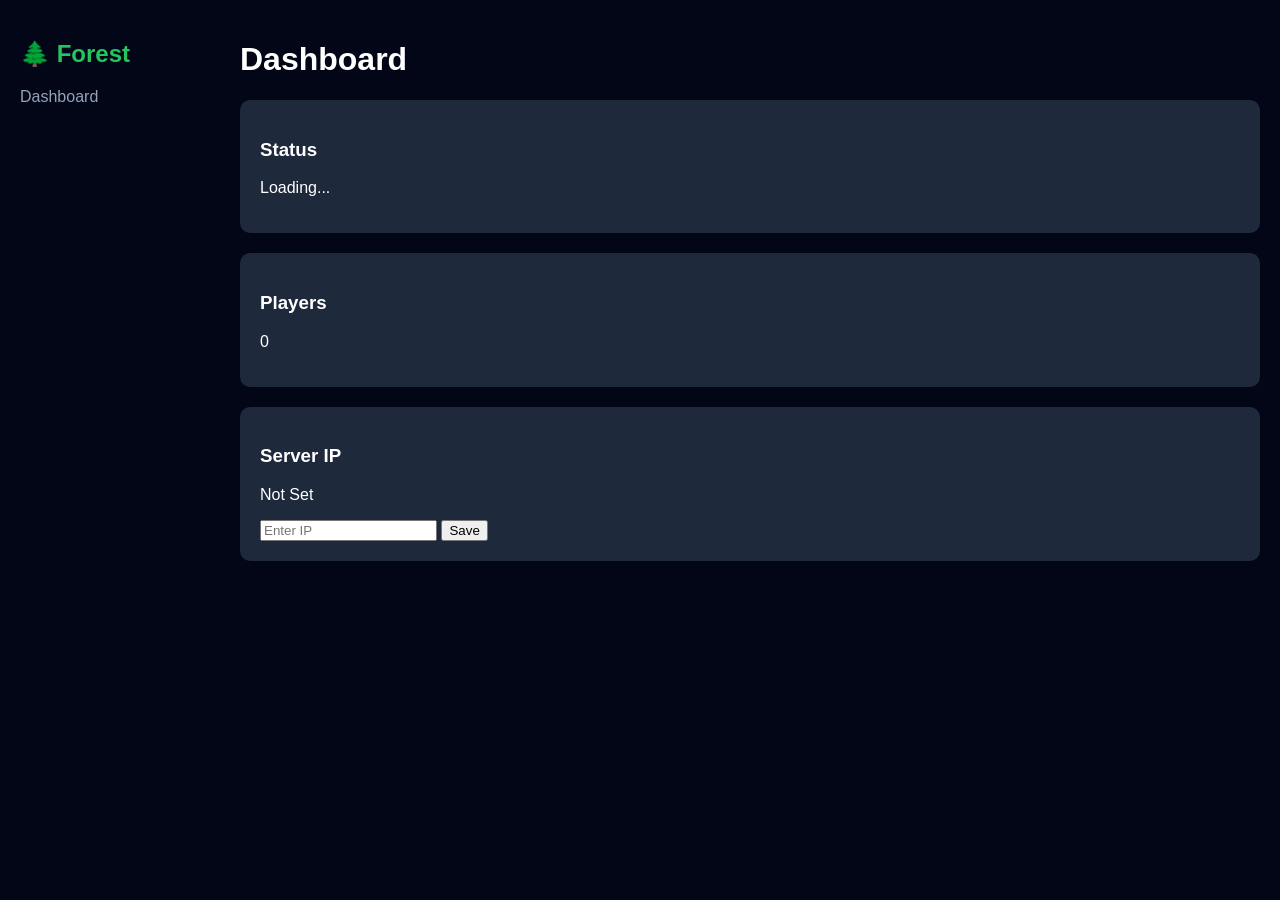
==== index.html @ 310e179e "Add files via upload" ====
<!DOCTYPE html>
<html>
<head>
  <title>Forest Panel</title>
  <link rel="stylesheet" href="/style.css">
</head>
<body>

<div class="sidebar">
  <h2>🌲 Forest</h2>
  <a>Dashboard</a>
</div>

<div class="main">
  <h1>Dashboard</h1>

  <div class="card">
    <h3>Status</h3>
    <p id="status">Loading...</p>
  </div>

  <div class="card">
    <h3>Players</h3>
    <p id="players">0</p>
  </div>

  <div class="card">
    <h3>Server IP</h3>
    <p id="ip_show">Not Set</p>
    <input id="ip" placeholder="Enter IP">
    <button onclick="setIP()">Save</button>
  </div>

</div>

<script src="/script.js"></script>
</body>
</html>
---- style.css ----
body {
  margin:0;
  font-family:sans-serif;
  background:#020617;
  color:white;
}

.sidebar {
  width:200px;
  height:100vh;
  position:fixed;
  background:#020617;
  padding:20px;
}

.sidebar h2 {
  color:#22c55e;
}

.sidebar a {
  display:block;
  margin:10px 0;
  color:#94a3b8;
}

.main {
  margin-left:220px;
  padding:20px;
}

.card {
  background:#1e293b;
  padding:20px;
  border-radius:10px;
  margin-bottom:20px;
}
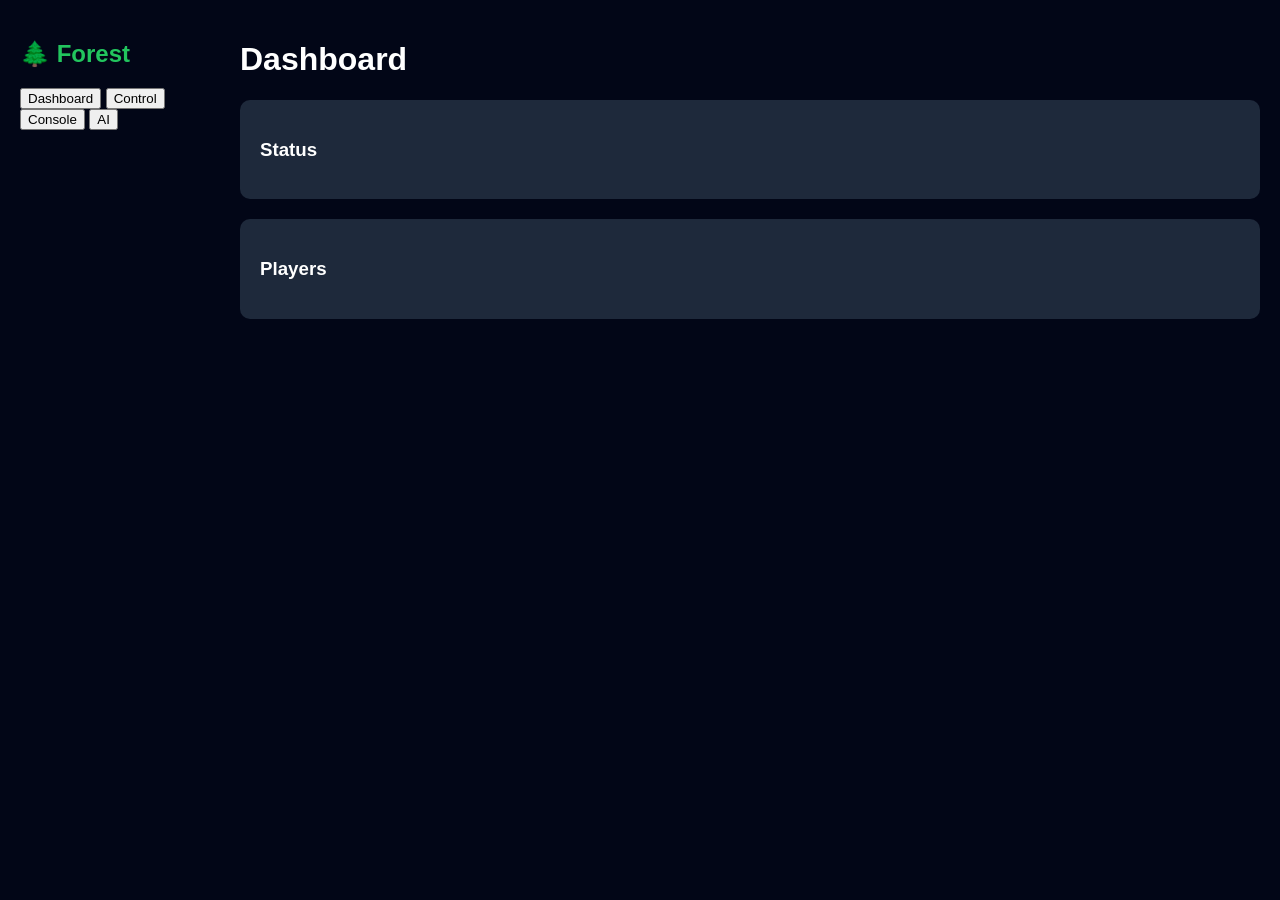
==== commit a7531f17: "Added dashboard UI + control + console system" ====
--- a/index.html
+++ b/index.html
@@ -8,31 +8,45 @@
 
 <div class="sidebar">
   <h2>🌲 Forest</h2>
-  <a>Dashboard</a>
+  <button onclick="showTab('dash')">Dashboard</button>
+  <button onclick="showTab('control')">Control</button>
+  <button onclick="showTab('console_tab')">Console</button>
+  <button onclick="showTab('ai')">AI</button>
 </div>
 
 <div class="main">
+
+<div id="dash" class="tab">
   <h1>Dashboard</h1>
+  <div class="card"><h3>Status</h3><p id="status"></p></div>
+  <div class="card"><h3>Players</h3><p id="players"></p></div>
+</div>
 
+<div id="control" class="tab" style="display:none;">
+  <h1>Control</h1>
   <div class="card">
-    <h3>Status</h3>
-    <p id="status">Loading...</p>
+    <button onclick="sendAction('start')">Start</button>
+    <button onclick="sendAction('stop')">Stop</button>
+    <button onclick="sendAction('restart')">Restart</button>
   </div>
+</div>
 
+<div id="console_tab" class="tab" style="display:none;">
+  <h1>Console</h1>
+  <div class="card"><pre id="console"></pre></div>
+</div>
+
+<div id="ai" class="tab" style="display:none;">
+  <h1>AI</h1>
   <div class="card">
-    <h3>Players</h3>
-    <p id="players">0</p>
+    <input id="ai_input">
+    <button onclick="askAI()">Ask</button>
+    <p id="ai_output"></p>
   </div>
-
-  <div class="card">
-    <h3>Server IP</h3>
-    <p id="ip_show">Not Set</p>
-    <input id="ip" placeholder="Enter IP">
-    <button onclick="setIP()">Save</button>
-  </div>
+</div>
 
 </div>
 
 <script src="/script.js"></script>
 </body>
-</html>+</html>
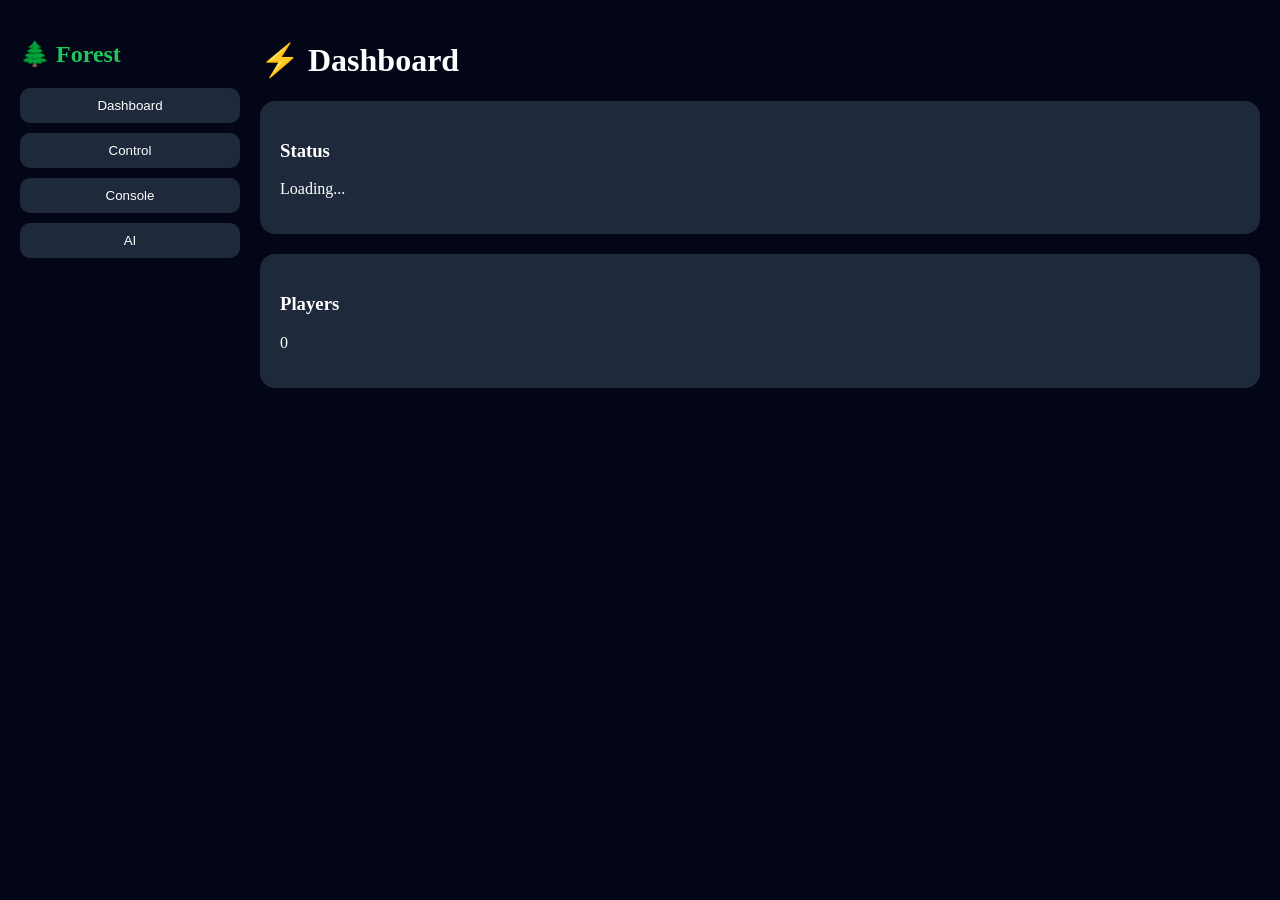
==== commit e2f52ba4: "Update index.html" ====
--- a/index.html
+++ b/index.html
@@ -17,30 +17,44 @@
 <div class="main">
 
 <div id="dash" class="tab">
-  <h1>Dashboard</h1>
-  <div class="card"><h3>Status</h3><p id="status"></p></div>
-  <div class="card"><h3>Players</h3><p id="players"></p></div>
+  <h1>⚡ Dashboard</h1>
+
+  <div class="grid">
+    <div class="card glow">
+      <h3>Status</h3>
+      <p id="status">Loading...</p>
+    </div>
+
+    <div class="card glow">
+      <h3>Players</h3>
+      <p id="players">0</p>
+    </div>
+  </div>
 </div>
 
 <div id="control" class="tab" style="display:none;">
-  <h1>Control</h1>
-  <div class="card">
-    <button onclick="sendAction('start')">Start</button>
-    <button onclick="sendAction('stop')">Stop</button>
-    <button onclick="sendAction('restart')">Restart</button>
+  <h1>🎮 Control Panel</h1>
+
+  <div class="card center">
+    <button class="btn green" onclick="sendAction('start')">Start</button>
+    <button class="btn red" onclick="sendAction('stop')">Stop</button>
+    <button class="btn blue" onclick="sendAction('restart')">Restart</button>
   </div>
 </div>
 
 <div id="console_tab" class="tab" style="display:none;">
-  <h1>Console</h1>
-  <div class="card"><pre id="console"></pre></div>
+  <h1>💻 Console</h1>
+  <div class="card console">
+    <pre id="console"></pre>
+  </div>
 </div>
 
 <div id="ai" class="tab" style="display:none;">
-  <h1>AI</h1>
+  <h1>🤖 AI Assistant</h1>
+
   <div class="card">
-    <input id="ai_input">
-    <button onclick="askAI()">Ask</button>
+    <input id="ai_input" placeholder="Ask anything...">
+    <button class="btn blue" onclick="askAI()">Ask</button>
     <p id="ai_output"></p>
   </div>
 </div>
--- a/style.css
+++ b/style.css
@@ -1,36 +1,40 @@
 body {
   margin:0;
-  font-family:sans-serif;
+  font-family:Segoe UI;
   background:#020617;
   color:white;
 }
 
 .sidebar {
-  width:200px;
+  width:220px;
   height:100vh;
   position:fixed;
   background:#020617;
   padding:20px;
 }
 
-.sidebar h2 {
-  color:#22c55e;
-}
+.sidebar h2 { color:#22c55e; }
 
-.sidebar a {
+.sidebar button {
   display:block;
   margin:10px 0;
-  color:#94a3b8;
+  width:100%;
+  padding:10px;
+  border:none;
+  background:#1e293b;
+  color:white;
+  border-radius:10px;
+  cursor:pointer;
 }
 
 .main {
-  margin-left:220px;
+  margin-left:240px;
   padding:20px;
 }
 
 .card {
   background:#1e293b;
   padding:20px;
-  border-radius:10px;
+  border-radius:15px;
   margin-bottom:20px;
-}+}
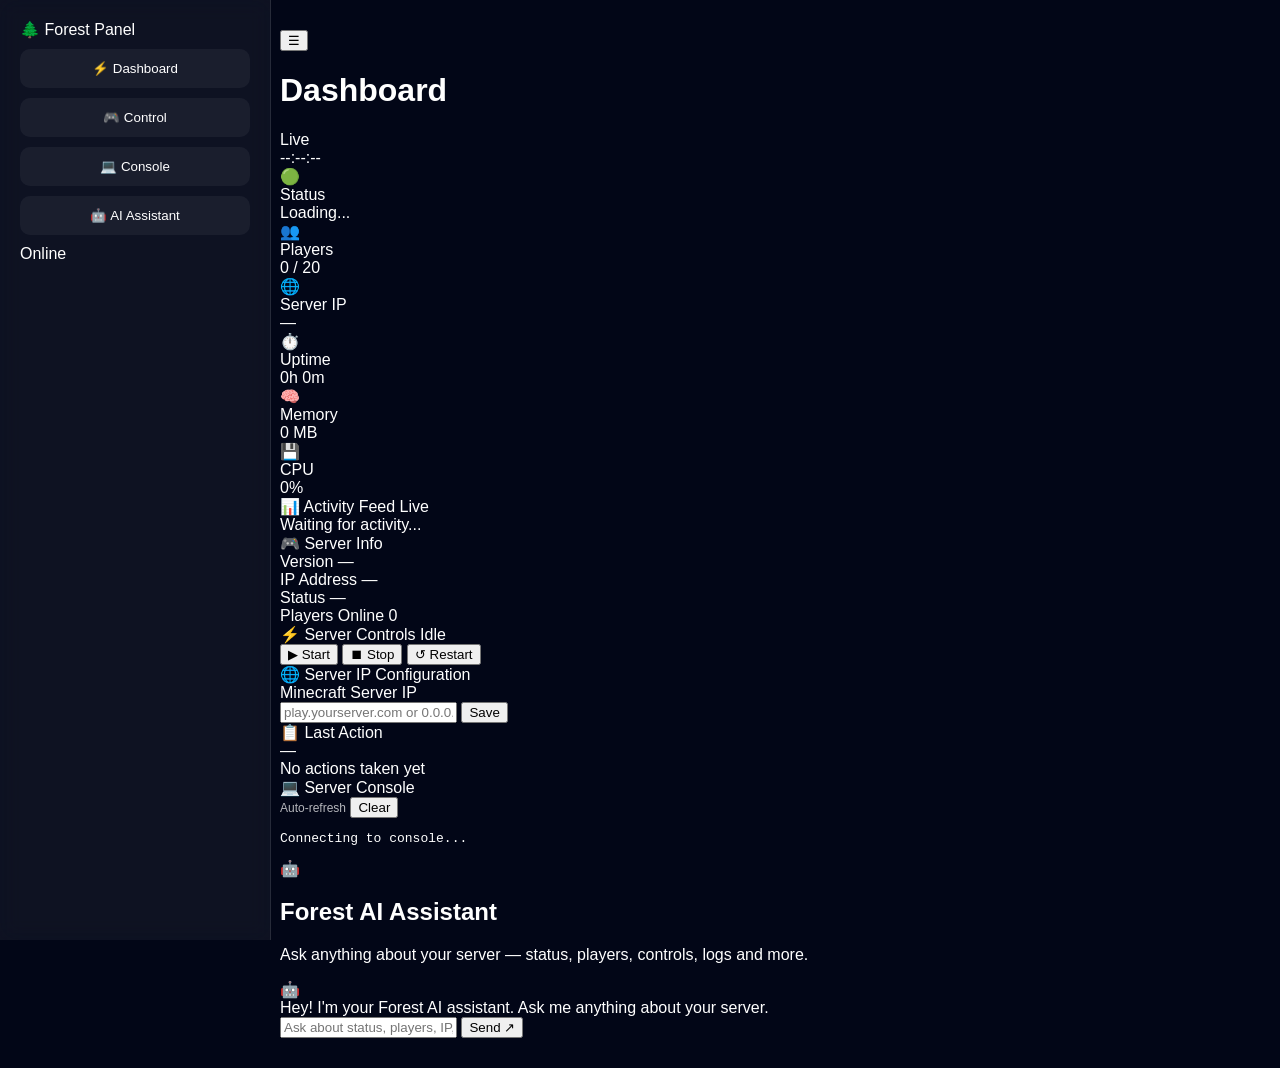
==== commit 24aeda19: "Update index.html" ====
--- a/index.html
+++ b/index.html
@@ -1,64 +1,277 @@
 <!DOCTYPE html>
-<html>
+<html lang="en">
 <head>
+  <meta charset="UTF-8" />
+  <meta name="viewport" content="width=device-width, initial-scale=1.0" />
   <title>Forest Panel</title>
-  <link rel="stylesheet" href="/style.css">
+  <link rel="stylesheet" href="/style.css" />
+  <link rel="preconnect" href="https://fonts.googleapis.com" />
+  <link href="https://fonts.googleapis.com/css2?family=Inter:wght@300;400;500;600;700&family=JetBrains+Mono:wght@400;500&display=swap" rel="stylesheet" />
 </head>
 <body>
 
-<div class="sidebar">
-  <h2>🌲 Forest</h2>
-  <button onclick="showTab('dash')">Dashboard</button>
-  <button onclick="showTab('control')">Control</button>
-  <button onclick="showTab('console_tab')">Console</button>
-  <button onclick="showTab('ai')">AI</button>
-</div>
-
-<div class="main">
-
-<div id="dash" class="tab">
-  <h1>⚡ Dashboard</h1>
-
-  <div class="grid">
-    <div class="card glow">
-      <h3>Status</h3>
-      <p id="status">Loading...</p>
-    </div>
-
-    <div class="card glow">
-      <h3>Players</h3>
-      <p id="players">0</p>
-    </div>
-  </div>
-</div>
-
-<div id="control" class="tab" style="display:none;">
-  <h1>🎮 Control Panel</h1>
-
-  <div class="card center">
-    <button class="btn green" onclick="sendAction('start')">Start</button>
-    <button class="btn red" onclick="sendAction('stop')">Stop</button>
-    <button class="btn blue" onclick="sendAction('restart')">Restart</button>
-  </div>
-</div>
-
-<div id="console_tab" class="tab" style="display:none;">
-  <h1>💻 Console</h1>
-  <div class="card console">
-    <pre id="console"></pre>
-  </div>
-</div>
-
-<div id="ai" class="tab" style="display:none;">
-  <h1>🤖 AI Assistant</h1>
-
-  <div class="card">
-    <input id="ai_input" placeholder="Ask anything...">
-    <button class="btn blue" onclick="askAI()">Ask</button>
-    <p id="ai_output"></p>
-  </div>
-</div>
-
+<!-- Ambient background orbs -->
+<div class="orb orb-1"></div>
+<div class="orb orb-2"></div>
+<div class="orb orb-3"></div>
+
+<div class="layout">
+
+  <!-- ── Sidebar ── -->
+  <aside class="sidebar" id="sidebar">
+    <div class="sidebar-logo">
+      <span class="logo-icon">🌲</span>
+      <span class="logo-text">Forest Panel</span>
+    </div>
+
+    <nav class="sidebar-nav">
+      <button class="nav-btn active" onclick="showTab('dash', this)">
+        <span class="nav-icon">⚡</span>
+        <span class="nav-label">Dashboard</span>
+      </button>
+      <button class="nav-btn" onclick="showTab('control', this)">
+        <span class="nav-icon">🎮</span>
+        <span class="nav-label">Control</span>
+      </button>
+      <button class="nav-btn" onclick="showTab('console_tab', this)">
+        <span class="nav-icon">💻</span>
+        <span class="nav-label">Console</span>
+      </button>
+      <button class="nav-btn" onclick="showTab('ai', this)">
+        <span class="nav-icon">🤖</span>
+        <span class="nav-label">AI Assistant</span>
+      </button>
+    </nav>
+
+    <div class="sidebar-footer">
+      <div class="server-badge" id="sidebarStatus">
+        <span class="badge-dot online"></span>
+        <span class="badge-text">Online</span>
+      </div>
+    </div>
+  </aside>
+
+  <!-- ── Main Content ── -->
+  <main class="main">
+
+    <!-- Top bar -->
+    <header class="topbar">
+      <div class="topbar-left">
+        <button class="hamburger" onclick="toggleSidebar()">☰</button>
+        <h1 class="page-title" id="pageTitle">Dashboard</h1>
+      </div>
+      <div class="topbar-right">
+        <div class="live-badge">
+          <span class="live-dot"></span>
+          <span>Live</span>
+        </div>
+        <div class="clock" id="clock">--:--:--</div>
+      </div>
+    </header>
+
+    <!-- ── DASHBOARD TAB ── -->
+    <div id="dash" class="tab active-tab">
+      <div class="stat-grid">
+
+        <div class="stat-card card-green">
+          <div class="stat-icon">🟢</div>
+          <div class="stat-info">
+            <div class="stat-label">Status</div>
+            <div class="stat-value" id="status">Loading...</div>
+          </div>
+          <div class="stat-glow"></div>
+        </div>
+
+        <div class="stat-card card-blue">
+          <div class="stat-icon">👥</div>
+          <div class="stat-info">
+            <div class="stat-label">Players</div>
+            <div class="stat-value"><span id="players">0</span> / <span id="maxPlayers">20</span></div>
+          </div>
+          <div class="stat-glow"></div>
+        </div>
+
+        <div class="stat-card card-purple">
+          <div class="stat-icon">🌐</div>
+          <div class="stat-info">
+            <div class="stat-label">Server IP</div>
+            <div class="stat-value ip-val" id="serverIp">—</div>
+          </div>
+          <div class="stat-glow"></div>
+        </div>
+
+        <div class="stat-card card-orange">
+          <div class="stat-icon">⏱️</div>
+          <div class="stat-info">
+            <div class="stat-label">Uptime</div>
+            <div class="stat-value" id="uptime">0h 0m</div>
+          </div>
+          <div class="stat-glow"></div>
+        </div>
+
+        <div class="stat-card card-red">
+          <div class="stat-icon">🧠</div>
+          <div class="stat-info">
+            <div class="stat-label">Memory</div>
+            <div class="stat-value" id="memory">0 MB</div>
+          </div>
+          <div class="stat-glow"></div>
+        </div>
+
+        <div class="stat-card card-cyan">
+          <div class="stat-icon">💾</div>
+          <div class="stat-info">
+            <div class="stat-label">CPU</div>
+            <div class="stat-value" id="cpu">0%</div>
+          </div>
+          <div class="stat-glow"></div>
+        </div>
+
+      </div>
+
+      <div class="section-row">
+        <div class="glass-card">
+          <div class="card-header">
+            <span>📊 Activity Feed</span>
+            <span class="card-tag">Live</span>
+          </div>
+          <div class="activity-list" id="activityFeed">
+            <div class="activity-item">
+              <span class="activity-dot"></span>
+              <span>Waiting for activity...</span>
+            </div>
+          </div>
+        </div>
+
+        <div class="glass-card">
+          <div class="card-header">
+            <span>🎮 Server Info</span>
+          </div>
+          <div class="info-rows">
+            <div class="info-row">
+              <span class="info-key">Version</span>
+              <span class="info-val" id="version">—</span>
+            </div>
+            <div class="info-row">
+              <span class="info-key">IP Address</span>
+              <span class="info-val" id="ipDetail">—</span>
+            </div>
+            <div class="info-row">
+              <span class="info-key">Status</span>
+              <span class="info-val" id="statusDetail">—</span>
+            </div>
+            <div class="info-row">
+              <span class="info-key">Players Online</span>
+              <span class="info-val" id="playersDetail">0</span>
+            </div>
+          </div>
+        </div>
+      </div>
+    </div>
+
+    <!-- ── CONTROL TAB ── -->
+    <div id="control" class="tab">
+
+      <div class="control-grid">
+        <div class="glass-card full-width">
+          <div class="card-header">
+            <span>⚡ Server Controls</span>
+            <span class="card-tag" id="controlStatus">Idle</span>
+          </div>
+          <div class="control-buttons">
+            <button class="ctrl-btn btn-start" onclick="sendAction('start')">
+              <span class="ctrl-icon">▶</span>
+              <span>Start</span>
+            </button>
+            <button class="ctrl-btn btn-stop" onclick="sendAction('stop')">
+              <span class="ctrl-icon">⏹</span>
+              <span>Stop</span>
+            </button>
+            <button class="ctrl-btn btn-restart" onclick="sendAction('restart')">
+              <span class="ctrl-icon">↺</span>
+              <span>Restart</span>
+            </button>
+          </div>
+          <div class="action-feedback" id="actionFeedback"></div>
+        </div>
+
+        <div class="glass-card">
+          <div class="card-header">
+            <span>🌐 Server IP Configuration</span>
+          </div>
+          <div class="input-group">
+            <label class="input-label">Minecraft Server IP</label>
+            <div class="input-row">
+              <input class="glass-input" id="ipInput" type="text" placeholder="play.yourserver.com or 0.0.0.0:25565" />
+              <button class="save-btn" onclick="saveIP()">Save</button>
+            </div>
+            <div class="input-hint" id="ipSaveMsg"></div>
+          </div>
+        </div>
+
+        <div class="glass-card">
+          <div class="card-header">
+            <span>📋 Last Action</span>
+          </div>
+          <div class="last-action" id="lastAction">
+            <div class="la-icon">—</div>
+            <div class="la-text">No actions taken yet</div>
+            <div class="la-time"></div>
+          </div>
+        </div>
+      </div>
+    </div>
+
+    <!-- ── CONSOLE TAB ── -->
+    <div id="console_tab" class="tab">
+      <div class="glass-card full-height">
+        <div class="card-header">
+          <span>💻 Server Console</span>
+          <div class="console-controls">
+            <span class="live-dot"></span>
+            <span style="font-size:12px;opacity:.7">Auto-refresh</span>
+            <button class="clear-btn" onclick="clearConsole()">Clear</button>
+          </div>
+        </div>
+        <div class="terminal">
+          <pre id="console">Connecting to console...</pre>
+        </div>
+      </div>
+    </div>
+
+    <!-- ── AI TAB ── -->
+    <div id="ai" class="tab">
+      <div class="ai-layout">
+
+        <div class="glass-card ai-header-card">
+          <div class="ai-hero">
+            <div class="ai-avatar">🤖</div>
+            <div class="ai-hero-text">
+              <h2>Forest AI Assistant</h2>
+              <p>Ask anything about your server — status, players, controls, logs and more.</p>
+            </div>
+          </div>
+        </div>
+
+        <div class="glass-card ai-chat-card">
+          <div class="chat-window" id="chatWindow">
+            <div class="chat-msg bot">
+              <span class="msg-avatar">🤖</span>
+              <div class="msg-bubble">Hey! I'm your Forest AI assistant. Ask me anything about your server.</div>
+            </div>
+          </div>
+          <div class="chat-input-row">
+            <input class="glass-input" id="ai_input" placeholder="Ask about status, players, IP, controls..." onkeydown="if(event.key==='Enter') askAI()" />
+            <button class="ai-send-btn" onclick="askAI()">
+              <span>Send ↗</span>
+            </button>
+          </div>
+        </div>
+
+      </div>
+    </div>
+
+  </main>
 </div>
 
 <script src="/script.js"></script>
--- a/style.css
+++ b/style.css
@@ -1,40 +1,103 @@
 body {
   margin:0;
-  font-family:Segoe UI;
-  background:#020617;
+  font-family: 'Segoe UI', sans-serif;
+  background: linear-gradient(135deg, #020617, #020617);
   color:white;
 }
 
+/* Sidebar */
 .sidebar {
-  width:220px;
+  width:230px;
   height:100vh;
   position:fixed;
-  background:#020617;
+  background:rgba(255,255,255,0.05);
+  backdrop-filter: blur(10px);
   padding:20px;
+  border-right:1px solid rgba(255,255,255,0.1);
 }
 
-.sidebar h2 { color:#22c55e; }
+.sidebar h2 {
+  color:#22c55e;
+}
 
 .sidebar button {
   display:block;
+  width:100%;
   margin:10px 0;
-  width:100%;
-  padding:10px;
+  padding:12px;
   border:none;
-  background:#1e293b;
+  border-radius:10px;
+  background:rgba(255,255,255,0.05);
   color:white;
-  border-radius:10px;
   cursor:pointer;
+  transition:0.3s;
 }
 
-.main {
-  margin-left:240px;
-  padding:20px;
+.sidebar button:hover {
+  background:#22c55e;
+  transform:translateX(5px);
 }
 
+/* Main */
+.main {
+  margin-left:250px;
+  padding:30px;
+}
+
+/* Grid */
+.grid {
+  display:grid;
+  grid-template-columns: repeat(auto-fit, minmax(250px,1fr));
+  gap:20px;
+}
+
+/* Cards */
 .card {
-  background:#1e293b;
+  background:rgba(255,255,255,0.05);
+  backdrop-filter: blur(10px);
   padding:20px;
   border-radius:15px;
-  margin-bottom:20px;
+  transition:0.3s;
 }
+
+.card:hover {
+  transform:translateY(-5px);
+}
+
+/* Glow effect */
+.glow {
+  box-shadow: 0 0 20px rgba(34,197,94,0.3);
+}
+
+/* Buttons */
+.btn {
+  padding:12px 20px;
+  border:none;
+  border-radius:10px;
+  margin:5px;
+  cursor:pointer;
+  font-weight:bold;
+  transition:0.3s;
+}
+
+.green { background:#22c55e; }
+.red { background:#ef4444; }
+.blue { background:#3b82f6; }
+
+.btn:hover {
+  transform:scale(1.05);
+}
+
+/* Console */
+.console {
+  background:black;
+  color:#00ff9c;
+  font-family: monospace;
+  height:300px;
+  overflow:auto;
+}
+
+/* Center */
+.center {
+  text-align:center;
+}
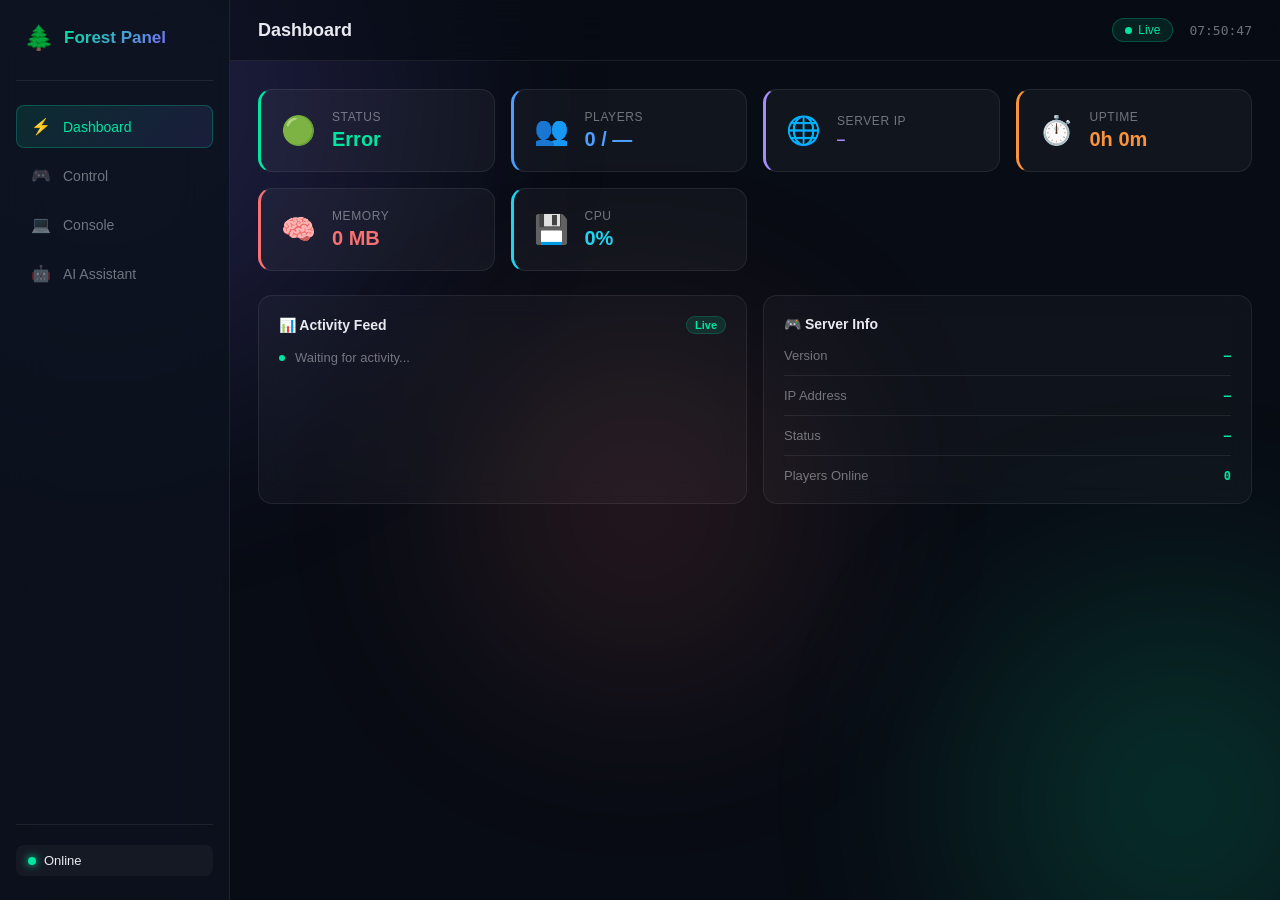
==== commit a20a5d9d: "Update index.html" ====
--- a/index.html
+++ b/index.html
@@ -86,7 +86,7 @@
           <div class="stat-icon">👥</div>
           <div class="stat-info">
             <div class="stat-label">Players</div>
-            <div class="stat-value"><span id="players">0</span> / <span id="maxPlayers">20</span></div>
+            <div class="stat-value"><span id="players">0</span> / <span id="maxPlayers">—</span></div>
           </div>
           <div class="stat-glow"></div>
         </div>
@@ -211,6 +211,28 @@
 
         <div class="glass-card">
           <div class="card-header">
+            <span>👥 Max Player Slots</span>
+          </div>
+          <div class="input-group">
+            <label class="input-label">Maximum Players Allowed</label>
+            <div class="input-row">
+              <input
+                class="glass-input"
+                id="maxPlayersInput"
+                type="number"
+                min="1"
+                max="10000"
+                placeholder="e.g. 50"
+                oninput="this.dataset.userEdited='1'"
+              />
+              <button class="save-btn" onclick="saveMaxPlayers()">Save</button>
+            </div>
+            <div class="input-hint" id="maxPlayersSaveMsg"></div>
+          </div>
+        </div>
+
+        <div class="glass-card">
+          <div class="card-header">
             <span>📋 Last Action</span>
           </div>
           <div class="last-action" id="lastAction">
@@ -248,7 +270,7 @@
             <div class="ai-avatar">🤖</div>
             <div class="ai-hero-text">
               <h2>Forest AI Assistant</h2>
-              <p>Ask anything about your server — status, players, controls, logs and more.</p>
+              <p>Ask anything about your server — status, players, controls, logs and more. Powered by Claude AI.</p>
             </div>
           </div>
         </div>
@@ -257,7 +279,7 @@
           <div class="chat-window" id="chatWindow">
             <div class="chat-msg bot">
               <span class="msg-avatar">🤖</span>
-              <div class="msg-bubble">Hey! I'm your Forest AI assistant. Ask me anything about your server.</div>
+              <div class="msg-bubble">Hey! I'm your Forest AI assistant powered by Claude. Ask me anything about your server — status, players, how to connect, performance, or general Minecraft help.</div>
             </div>
           </div>
           <div class="chat-input-row">
--- a/style.css
+++ b/style.css
@@ -1,103 +1,544 @@
+/* ── Reset & Base ─────────────────────────────────────── */
+*, *::before, *::after { box-sizing: border-box; margin: 0; padding: 0; }
+
+:root {
+  --bg:         #080c14;
+  --surface:    rgba(255,255,255,0.04);
+  --border:     rgba(255,255,255,0.08);
+  --text:       #e8eaf0;
+  --muted:      rgba(232,234,240,0.45);
+  --accent:     #00e5a0;
+  --accent2:    #7c6dfa;
+  --accent3:    #fa6d6d;
+  --green:      #00e5a0;
+  --blue:       #4d9fff;
+  --purple:     #a78bfa;
+  --orange:     #fb923c;
+  --red:        #f87171;
+  --cyan:       #22d3ee;
+  --radius:     14px;
+  --radius-sm:  8px;
+  --shadow:     0 8px 32px rgba(0,0,0,.45);
+  --transition: 0.22s cubic-bezier(.4,0,.2,1);
+}
+
+html, body { height: 100%; }
 body {
-  margin:0;
-  font-family: 'Segoe UI', sans-serif;
-  background: linear-gradient(135deg, #020617, #020617);
-  color:white;
-}
-
-/* Sidebar */
+  font-family: 'Inter', sans-serif;
+  background: var(--bg);
+  color: var(--text);
+  overflow-x: hidden;
+  min-height: 100vh;
+}
+
+/* ── Ambient Orbs ─────────────────────────────────────── */
+.orb {
+  position: fixed;
+  border-radius: 50%;
+  filter: blur(120px);
+  pointer-events: none;
+  z-index: 0;
+  opacity: .18;
+}
+.orb-1 { width:600px;height:600px;background:var(--accent2);top:-200px;left:-200px; }
+.orb-2 { width:400px;height:400px;background:var(--accent);bottom:-100px;right:-100px; }
+.orb-3 { width:300px;height:300px;background:var(--accent3);top:40%;left:50%;transform:translateX(-50%); }
+
+/* ── Layout ───────────────────────────────────────────── */
+.layout {
+  display: flex;
+  min-height: 100vh;
+  position: relative;
+  z-index: 1;
+}
+
+/* ── Sidebar ──────────────────────────────────────────── */
 .sidebar {
-  width:230px;
-  height:100vh;
-  position:fixed;
-  background:rgba(255,255,255,0.05);
-  backdrop-filter: blur(10px);
-  padding:20px;
-  border-right:1px solid rgba(255,255,255,0.1);
-}
-
-.sidebar h2 {
-  color:#22c55e;
-}
-
-.sidebar button {
-  display:block;
-  width:100%;
-  margin:10px 0;
-  padding:12px;
-  border:none;
-  border-radius:10px;
-  background:rgba(255,255,255,0.05);
-  color:white;
-  cursor:pointer;
-  transition:0.3s;
-}
-
-.sidebar button:hover {
-  background:#22c55e;
-  transform:translateX(5px);
-}
-
-/* Main */
+  width: 230px;
+  min-height: 100vh;
+  background: rgba(12,18,30,0.85);
+  border-right: 1px solid var(--border);
+  backdrop-filter: blur(24px);
+  display: flex;
+  flex-direction: column;
+  padding: 24px 16px;
+  flex-shrink: 0;
+  transition: var(--transition);
+  position: sticky;
+  top: 0;
+  height: 100vh;
+}
+
+.sidebar-logo {
+  display: flex;
+  align-items: center;
+  gap: 10px;
+  padding: 0 8px 28px;
+  border-bottom: 1px solid var(--border);
+  margin-bottom: 24px;
+}
+.logo-icon { font-size: 24px; }
+.logo-text {
+  font-size: 17px;
+  font-weight: 700;
+  background: linear-gradient(135deg, var(--accent), var(--accent2));
+  -webkit-background-clip: text;
+  -webkit-text-fill-color: transparent;
+  background-clip: text;
+}
+
+.sidebar-nav { display: flex; flex-direction: column; gap: 6px; flex: 1; }
+
+.nav-btn {
+  display: flex;
+  align-items: center;
+  gap: 12px;
+  padding: 11px 14px;
+  background: transparent;
+  border: 1px solid transparent;
+  border-radius: var(--radius-sm);
+  color: var(--muted);
+  font-size: 14px;
+  font-weight: 500;
+  font-family: 'Inter', sans-serif;
+  cursor: pointer;
+  transition: var(--transition);
+  text-align: left;
+  width: 100%;
+}
+.nav-btn:hover {
+  background: var(--surface);
+  color: var(--text);
+  border-color: var(--border);
+}
+.nav-btn.active {
+  background: linear-gradient(135deg, rgba(0,229,160,0.12), rgba(124,109,250,0.12));
+  border-color: rgba(0,229,160,0.25);
+  color: var(--accent);
+}
+.nav-icon { font-size: 16px; width: 20px; text-align: center; }
+
+.sidebar-footer { padding-top: 20px; border-top: 1px solid var(--border); margin-top: auto; }
+.server-badge {
+  display: flex;
+  align-items: center;
+  gap: 8px;
+  padding: 8px 12px;
+  background: var(--surface);
+  border-radius: var(--radius-sm);
+  font-size: 13px;
+}
+.badge-dot {
+  width: 8px; height: 8px; border-radius: 50%;
+  animation: pulse 2s infinite;
+}
+.badge-dot.online { background: var(--green); box-shadow: 0 0 8px var(--green); }
+.badge-dot.offline { background: var(--red); animation: none; }
+
+/* ── Main ─────────────────────────────────────────────── */
 .main {
-  margin-left:250px;
-  padding:30px;
-}
-
-/* Grid */
-.grid {
-  display:grid;
-  grid-template-columns: repeat(auto-fit, minmax(250px,1fr));
-  gap:20px;
-}
-
-/* Cards */
-.card {
-  background:rgba(255,255,255,0.05);
-  backdrop-filter: blur(10px);
-  padding:20px;
-  border-radius:15px;
-  transition:0.3s;
-}
-
-.card:hover {
-  transform:translateY(-5px);
-}
-
-/* Glow effect */
-.glow {
-  box-shadow: 0 0 20px rgba(34,197,94,0.3);
-}
-
-/* Buttons */
-.btn {
-  padding:12px 20px;
-  border:none;
-  border-radius:10px;
-  margin:5px;
-  cursor:pointer;
-  font-weight:bold;
-  transition:0.3s;
-}
-
-.green { background:#22c55e; }
-.red { background:#ef4444; }
-.blue { background:#3b82f6; }
-
-.btn:hover {
-  transform:scale(1.05);
-}
-
-/* Console */
-.console {
-  background:black;
-  color:#00ff9c;
-  font-family: monospace;
-  height:300px;
-  overflow:auto;
-}
-
-/* Center */
-.center {
-  text-align:center;
-}
+  flex: 1;
+  display: flex;
+  flex-direction: column;
+  min-height: 100vh;
+  overflow-y: auto;
+}
+
+/* ── Topbar ───────────────────────────────────────────── */
+.topbar {
+  display: flex;
+  align-items: center;
+  justify-content: space-between;
+  padding: 18px 28px;
+  border-bottom: 1px solid var(--border);
+  background: rgba(8,12,20,0.6);
+  backdrop-filter: blur(20px);
+  position: sticky;
+  top: 0;
+  z-index: 10;
+}
+.topbar-left { display: flex; align-items: center; gap: 14px; }
+.page-title { font-size: 18px; font-weight: 600; }
+.topbar-right { display: flex; align-items: center; gap: 16px; }
+
+.hamburger {
+  display: none;
+  background: none;
+  border: 1px solid var(--border);
+  color: var(--text);
+  padding: 6px 10px;
+  border-radius: var(--radius-sm);
+  cursor: pointer;
+  font-size: 16px;
+}
+
+.live-badge {
+  display: flex;
+  align-items: center;
+  gap: 6px;
+  background: rgba(0,229,160,0.1);
+  border: 1px solid rgba(0,229,160,0.25);
+  border-radius: 20px;
+  padding: 4px 12px;
+  font-size: 12px;
+  font-weight: 500;
+  color: var(--accent);
+}
+.live-dot {
+  width: 7px; height: 7px; border-radius: 50%;
+  background: var(--accent);
+  animation: pulse 1.5s infinite;
+}
+.clock {
+  font-family: 'JetBrains Mono', monospace;
+  font-size: 13px;
+  color: var(--muted);
+}
+
+/* ── Tabs ─────────────────────────────────────────────── */
+.tab { display: none; padding: 28px; animation: fadeIn .3s ease; }
+.tab.active-tab { display: block; }
+
+@keyframes fadeIn {
+  from { opacity: 0; transform: translateY(8px); }
+  to   { opacity: 1; transform: translateY(0); }
+}
+
+/* ── Stat Grid ────────────────────────────────────────── */
+.stat-grid {
+  display: grid;
+  grid-template-columns: repeat(auto-fill, minmax(200px, 1fr));
+  gap: 16px;
+  margin-bottom: 24px;
+}
+
+.stat-card {
+  position: relative;
+  overflow: hidden;
+  background: var(--surface);
+  border: 1px solid var(--border);
+  border-radius: var(--radius);
+  padding: 20px;
+  display: flex;
+  align-items: center;
+  gap: 16px;
+  transition: var(--transition);
+  cursor: default;
+}
+.stat-card:hover { transform: translateY(-2px); border-color: rgba(255,255,255,0.14); }
+.stat-icon { font-size: 28px; flex-shrink: 0; }
+.stat-label { font-size: 12px; color: var(--muted); font-weight: 500; text-transform: uppercase; letter-spacing: .6px; margin-bottom: 4px; }
+.stat-value { font-size: 20px; font-weight: 700; }
+.ip-val { font-size: 13px; font-family: 'JetBrains Mono', monospace; word-break: break-all; }
+
+.stat-glow {
+  position: absolute;
+  inset: 0;
+  border-radius: var(--radius);
+  opacity: 0;
+  transition: opacity .4s;
+  pointer-events: none;
+}
+.stat-card:hover .stat-glow { opacity: 1; }
+
+.card-green  { border-left: 3px solid var(--green);  }
+.card-blue   { border-left: 3px solid var(--blue);   }
+.card-purple { border-left: 3px solid var(--purple); }
+.card-orange { border-left: 3px solid var(--orange); }
+.card-red    { border-left: 3px solid var(--red);    }
+.card-cyan   { border-left: 3px solid var(--cyan);   }
+.card-green  .stat-value { color: var(--green);  }
+.card-blue   .stat-value { color: var(--blue);   }
+.card-purple .stat-value { color: var(--purple); }
+.card-orange .stat-value { color: var(--orange); }
+.card-red    .stat-value { color: var(--red);    }
+.card-cyan   .stat-value { color: var(--cyan);   }
+
+/* ── Section Row ──────────────────────────────────────── */
+.section-row {
+  display: grid;
+  grid-template-columns: 1fr 1fr;
+  gap: 16px;
+}
+
+/* ── Glass Card ───────────────────────────────────────── */
+.glass-card {
+  background: rgba(255,255,255,0.03);
+  border: 1px solid var(--border);
+  border-radius: var(--radius);
+  padding: 20px;
+  backdrop-filter: blur(12px);
+  transition: var(--transition);
+}
+.glass-card:hover { border-color: rgba(255,255,255,0.12); }
+.full-width { grid-column: 1 / -1; }
+
+.card-header {
+  display: flex;
+  align-items: center;
+  justify-content: space-between;
+  font-size: 14px;
+  font-weight: 600;
+  margin-bottom: 16px;
+  color: var(--text);
+}
+.card-tag {
+  font-size: 11px;
+  padding: 2px 8px;
+  background: rgba(0,229,160,0.12);
+  color: var(--accent);
+  border-radius: 20px;
+  border: 1px solid rgba(0,229,160,0.2);
+}
+
+/* ── Activity Feed ────────────────────────────────────── */
+.activity-list { display: flex; flex-direction: column; gap: 10px; }
+.activity-item {
+  display: flex;
+  align-items: center;
+  gap: 10px;
+  font-size: 13px;
+  color: var(--muted);
+}
+.activity-dot {
+  width: 6px; height: 6px; border-radius: 50%;
+  background: var(--accent);
+  flex-shrink: 0;
+}
+
+/* ── Info Rows ────────────────────────────────────────── */
+.info-rows { display: flex; flex-direction: column; gap: 12px; }
+.info-row {
+  display: flex;
+  justify-content: space-between;
+  align-items: center;
+  font-size: 13px;
+  padding-bottom: 12px;
+  border-bottom: 1px solid var(--border);
+}
+.info-row:last-child { border-bottom: none; padding-bottom: 0; }
+.info-key { color: var(--muted); font-weight: 500; }
+.info-val { font-weight: 600; font-family: 'JetBrains Mono', monospace; font-size: 12px; color: var(--accent); }
+
+/* ── Control ──────────────────────────────────────────── */
+.control-grid {
+  display: grid;
+  grid-template-columns: 1fr 1fr;
+  gap: 16px;
+}
+.control-buttons {
+  display: flex;
+  gap: 14px;
+  flex-wrap: wrap;
+  margin-bottom: 12px;
+}
+.ctrl-btn {
+  display: flex;
+  align-items: center;
+  gap: 10px;
+  padding: 14px 28px;
+  border: none;
+  border-radius: var(--radius);
+  font-size: 15px;
+  font-weight: 600;
+  font-family: 'Inter', sans-serif;
+  cursor: pointer;
+  transition: var(--transition);
+}
+.ctrl-icon { font-size: 18px; }
+.btn-start  { background: linear-gradient(135deg,#00e5a0,#00b37a); color:#000; }
+.btn-stop   { background: linear-gradient(135deg,#f87171,#dc2626); color:#fff; }
+.btn-restart{ background: linear-gradient(135deg,#7c6dfa,#5046e5); color:#fff; }
+.ctrl-btn:hover { transform: translateY(-2px); filter: brightness(1.1); box-shadow: 0 8px 20px rgba(0,0,0,.3); }
+.ctrl-btn:active { transform: scale(.97); }
+
+.action-feedback {
+  font-size: 13px;
+  color: var(--accent);
+  min-height: 20px;
+  font-family: 'JetBrains Mono', monospace;
+}
+
+/* ── Inputs ───────────────────────────────────────────── */
+.input-group { display: flex; flex-direction: column; gap: 8px; }
+.input-label { font-size: 12px; color: var(--muted); font-weight: 500; text-transform: uppercase; letter-spacing: .5px; }
+.input-row { display: flex; gap: 10px; }
+.glass-input {
+  flex: 1;
+  background: rgba(255,255,255,0.05);
+  border: 1px solid var(--border);
+  border-radius: var(--radius-sm);
+  padding: 10px 14px;
+  color: var(--text);
+  font-size: 14px;
+  font-family: 'Inter', sans-serif;
+  outline: none;
+  transition: var(--transition);
+}
+.glass-input:focus {
+  border-color: var(--accent);
+  background: rgba(0,229,160,0.05);
+  box-shadow: 0 0 0 3px rgba(0,229,160,0.1);
+}
+.glass-input::placeholder { color: var(--muted); }
+.save-btn {
+  background: linear-gradient(135deg,var(--accent),#00b37a);
+  color: #000;
+  border: none;
+  border-radius: var(--radius-sm);
+  padding: 10px 18px;
+  font-weight: 600;
+  font-size: 13px;
+  font-family: 'Inter', sans-serif;
+  cursor: pointer;
+  transition: var(--transition);
+  white-space: nowrap;
+}
+.save-btn:hover { filter: brightness(1.1); transform: translateY(-1px); }
+.input-hint { font-size: 12px; color: var(--accent); min-height: 18px; }
+
+/* ── Last Action ──────────────────────────────────────── */
+.last-action {
+  display: flex;
+  flex-direction: column;
+  align-items: center;
+  justify-content: center;
+  gap: 6px;
+  padding: 20px;
+  text-align: center;
+}
+.la-icon { font-size: 32px; }
+.la-text { font-size: 14px; font-weight: 600; color: var(--text); }
+.la-time { font-size: 12px; color: var(--muted); font-family: 'JetBrains Mono', monospace; }
+
+/* ── Console ──────────────────────────────────────────── */
+.full-height { display: flex; flex-direction: column; min-height: calc(100vh - 160px); }
+.terminal {
+  flex: 1;
+  background: #050810;
+  border-radius: var(--radius-sm);
+  border: 1px solid rgba(0,229,160,0.15);
+  padding: 16px;
+  overflow-y: auto;
+  max-height: 65vh;
+}
+#console {
+  font-family: 'JetBrains Mono', monospace;
+  font-size: 13px;
+  color: #00e5a0;
+  white-space: pre-wrap;
+  word-break: break-all;
+  line-height: 1.7;
+}
+.console-controls { display: flex; align-items: center; gap: 10px; }
+.clear-btn {
+  background: rgba(248,113,113,0.12);
+  color: var(--red);
+  border: 1px solid rgba(248,113,113,0.25);
+  border-radius: var(--radius-sm);
+  padding: 4px 12px;
+  font-size: 12px;
+  cursor: pointer;
+  transition: var(--transition);
+  font-family: 'Inter', sans-serif;
+}
+.clear-btn:hover { background: rgba(248,113,113,0.22); }
+
+/* ── AI ───────────────────────────────────────────────── */
+.ai-layout { display: flex; flex-direction: column; gap: 16px; }
+.ai-header-card { }
+.ai-hero { display: flex; align-items: center; gap: 20px; }
+.ai-avatar {
+  font-size: 48px;
+  background: linear-gradient(135deg,rgba(124,109,250,0.2),rgba(0,229,160,0.2));
+  border: 1px solid var(--border);
+  border-radius: 16px;
+  width: 80px; height: 80px;
+  display: flex; align-items: center; justify-content: center;
+  flex-shrink: 0;
+}
+.ai-hero-text h2 { font-size: 20px; font-weight: 700; margin-bottom: 6px; }
+.ai-hero-text p  { font-size: 14px; color: var(--muted); }
+
+.ai-chat-card { display: flex; flex-direction: column; gap: 16px; }
+.chat-window {
+  min-height: 320px;
+  max-height: 420px;
+  overflow-y: auto;
+  display: flex;
+  flex-direction: column;
+  gap: 14px;
+  padding: 4px 0;
+}
+.chat-msg {
+  display: flex;
+  gap: 10px;
+  align-items: flex-start;
+  animation: fadeIn .25s ease;
+}
+.chat-msg.user { flex-direction: row-reverse; }
+.msg-avatar { font-size: 22px; flex-shrink: 0; margin-top: 2px; }
+.msg-bubble {
+  max-width: 75%;
+  padding: 12px 16px;
+  border-radius: 12px;
+  font-size: 14px;
+  line-height: 1.6;
+}
+.chat-msg.bot  .msg-bubble {
+  background: rgba(124,109,250,0.12);
+  border: 1px solid rgba(124,109,250,0.2);
+  color: var(--text);
+  border-top-left-radius: 4px;
+}
+.chat-msg.user .msg-bubble {
+  background: linear-gradient(135deg,rgba(0,229,160,0.15),rgba(0,179,122,0.15));
+  border: 1px solid rgba(0,229,160,0.2);
+  color: var(--text);
+  border-top-right-radius: 4px;
+}
+.chat-input-row { display: flex; gap: 10px; }
+.ai-send-btn {
+  background: linear-gradient(135deg,var(--accent2),#5046e5);
+  color: #fff;
+  border: none;
+  border-radius: var(--radius-sm);
+  padding: 10px 20px;
+  font-weight: 600;
+  font-size: 13px;
+  font-family: 'Inter', sans-serif;
+  cursor: pointer;
+  transition: var(--transition);
+  white-space: nowrap;
+}
+.ai-send-btn:hover { filter: brightness(1.15); transform: translateY(-1px); }
+
+/* ── Animations ───────────────────────────────────────── */
+@keyframes pulse {
+  0%,100% { opacity: 1; }
+  50%      { opacity: .4; }
+}
+@keyframes spin { to { transform: rotate(360deg); } }
+
+/* ── Scrollbar ────────────────────────────────────────── */
+::-webkit-scrollbar { width: 5px; height: 5px; }
+::-webkit-scrollbar-track { background: transparent; }
+::-webkit-scrollbar-thumb { background: rgba(255,255,255,0.1); border-radius: 4px; }
+::-webkit-scrollbar-thumb:hover { background: rgba(255,255,255,0.2); }
+
+/* ── Responsive ───────────────────────────────────────── */
+@media (max-width: 860px) {
+  .sidebar { display: none; position: fixed; z-index: 100; }
+  .sidebar.open { display: flex; }
+  .hamburger { display: block; }
+  .section-row,
+  .control-grid { grid-template-columns: 1fr; }
+  .stat-grid { grid-template-columns: repeat(2, 1fr); }
+  .tab { padding: 18px; }
+  .topbar { padding: 14px 18px; }
+}
+@media (max-width: 480px) {
+  .stat-grid { grid-template-columns: 1fr; }
+  .control-buttons { flex-direction: column; }
+  .ctrl-btn { width: 100%; justify-content: center; }
+}
